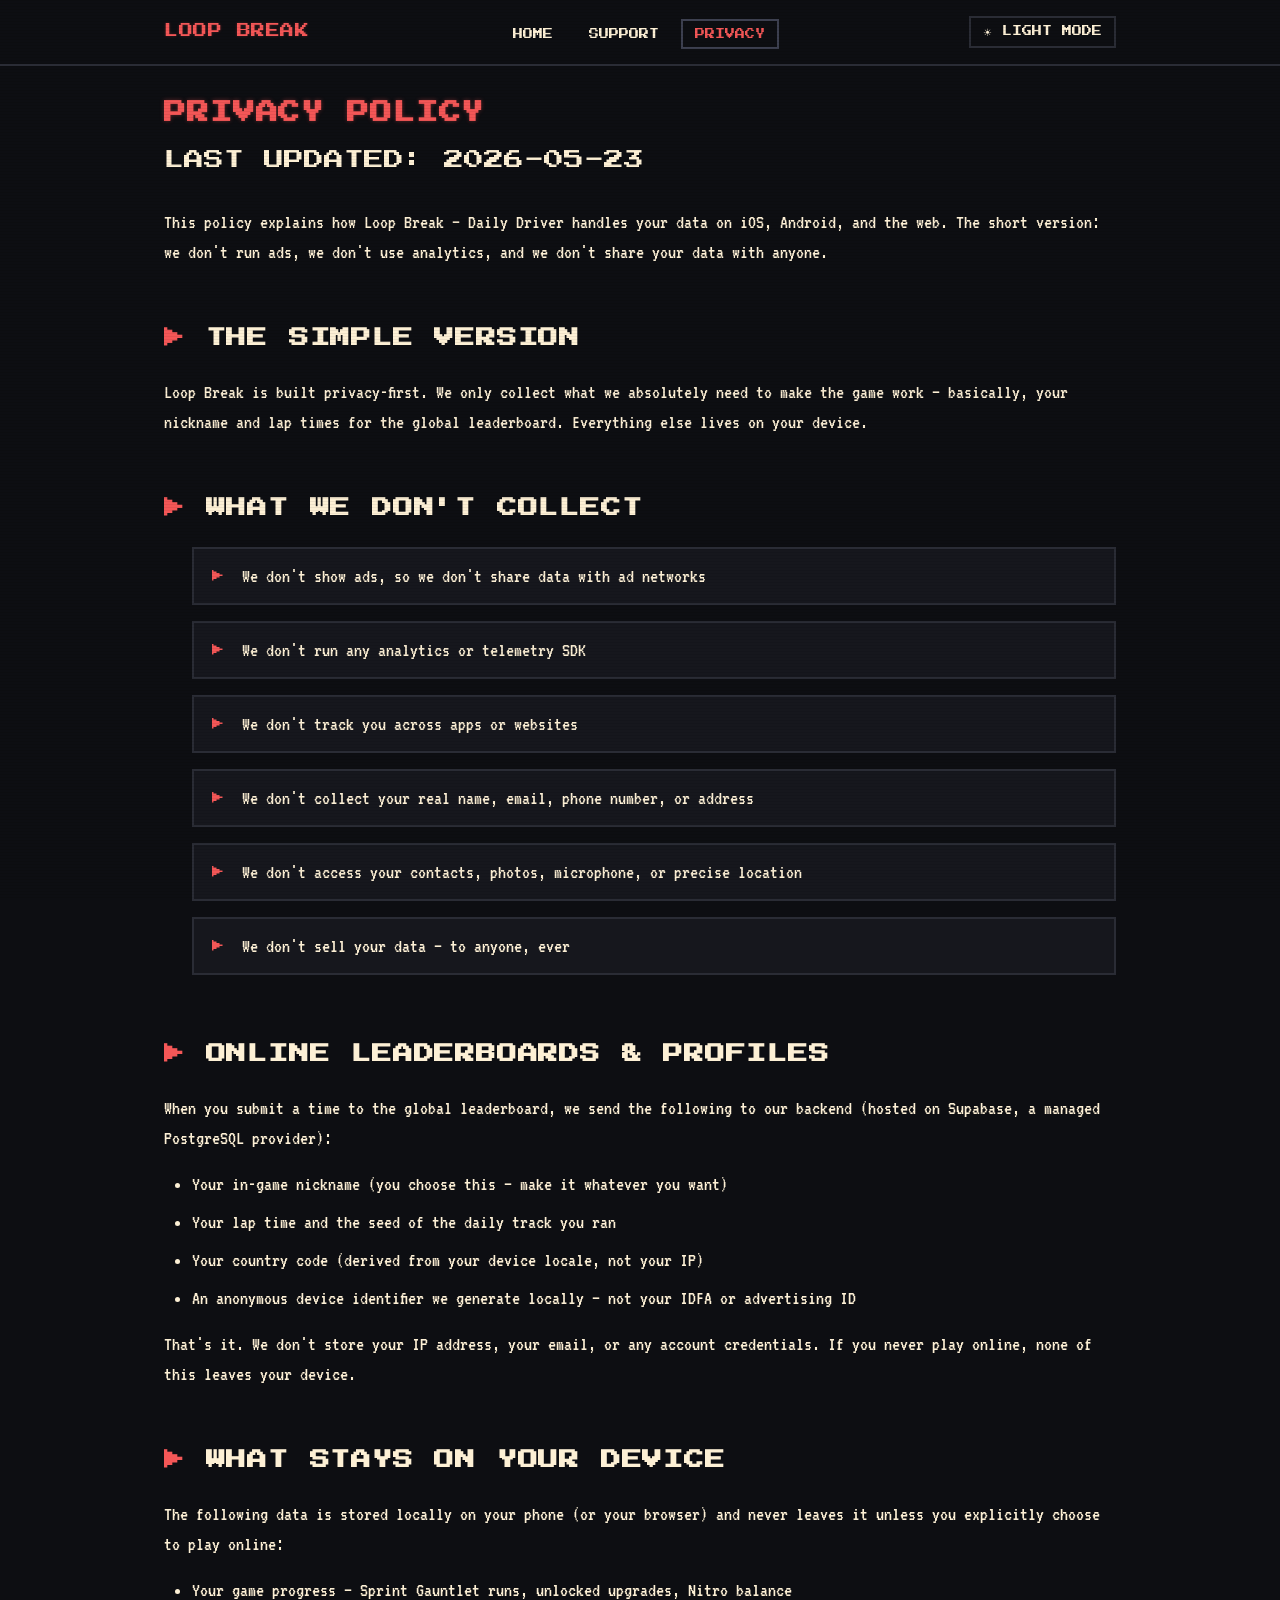
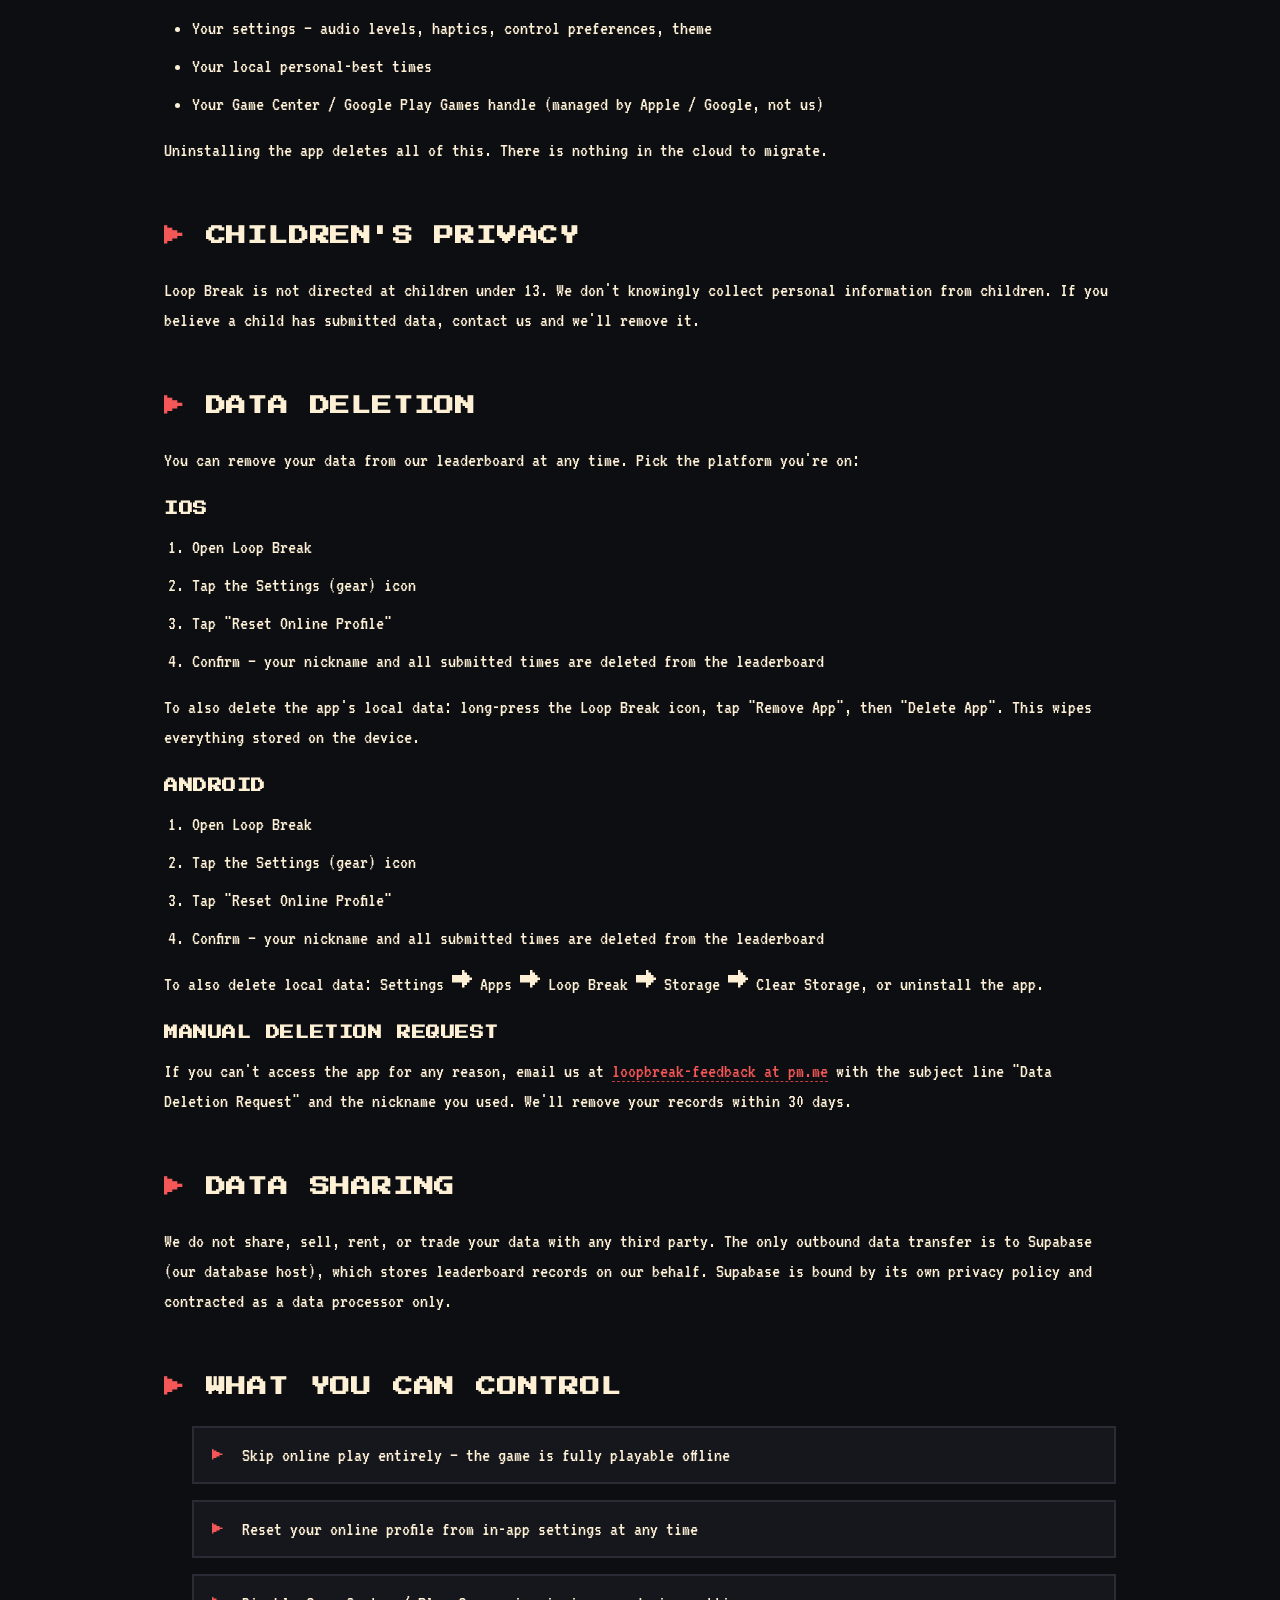
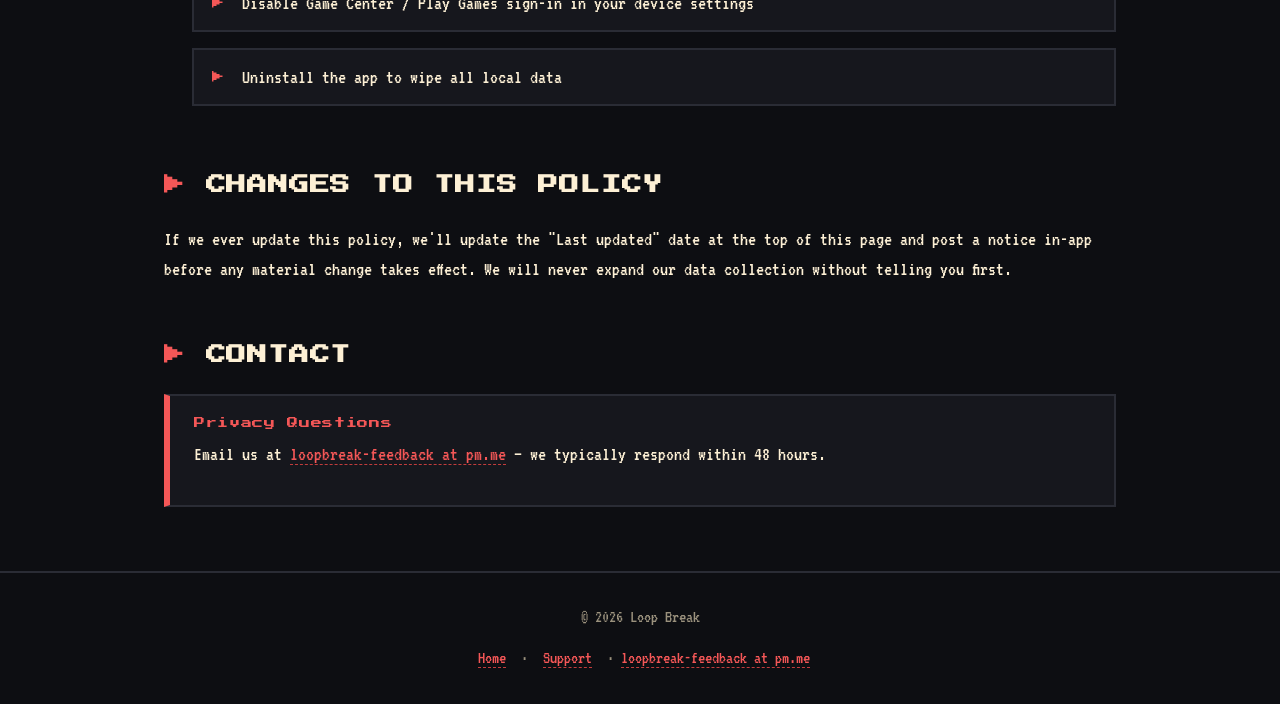
==== privacy.html @ 8a510963 "first commit" ====
<!DOCTYPE html>
<html lang="en">
<head>
  <meta charset="UTF-8" />
  <meta name="viewport" content="width=device-width, initial-scale=1.0" />
  <title>Privacy Policy | Loop Break — Daily Driver</title>
  <meta name="description" content="Privacy policy for Loop Break — Daily Driver. No ads, no analytics, no third-party tracking." />
  <meta name="theme-color" content="#0D0E12" />

  <link rel="icon" type="image/png" href="assets/app-icon.png" />
  <link rel="apple-touch-icon" href="assets/app-icon.png" />

  <link rel="preconnect" href="https://fonts.googleapis.com" />
  <link rel="preconnect" href="https://fonts.gstatic.com" crossorigin />
  <link href="https://fonts.googleapis.com/css2?family=Press+Start+2P&family=VT323&display=swap" rel="stylesheet" />

  <link rel="stylesheet" href="styles.css" />
  <script src="theme-toggle.js" defer></script>
</head>
<body>
  <a class="skip-link" href="#main">Skip to main content</a>

  <nav class="nav" aria-label="Primary">
    <div class="container nav-inner">
      <div class="nav-brand"><a href="index.html">LOOP BREAK</a></div>
      <ul class="nav-links">
        <li><a href="index.html">Home</a></li>
        <li><a href="support.html">Support</a></li>
        <li><a href="privacy.html" aria-current="page">Privacy</a></li>
      </ul>
      <button class="theme-toggle" type="button" aria-pressed="false">
        <span class="theme-toggle-icon" aria-hidden="true">☀</span>
        <span class="theme-toggle-label">Light mode</span>
      </button>
    </div>
  </nav>

  <main class="container privacy-content" id="main" tabindex="-1">

    <section>
      <h1 style="font-size: 22px; margin-top: 32px; margin-bottom: 16px;">Privacy Policy</h1>
      <p class="last-updated">Last updated: 2026-05-23</p>
      <p class="lead">This policy explains how Loop Break — Daily Driver handles your data on iOS, Android, and the web. The short version: we don't run ads, we don't use analytics, and we don't share your data with anyone.</p>
    </section>

    <section>
      <h2>The Simple Version</h2>
      <p>Loop Break is built privacy-first. We only collect what we absolutely need to make the game work — basically, your nickname and lap times for the global leaderboard. Everything else lives on your device.</p>
    </section>

    <section>
      <h2>What We DON'T Collect</h2>
      <ul class="pixel-list">
        <li>We don't show ads, so we don't share data with ad networks</li>
        <li>We don't run any analytics or telemetry SDK</li>
        <li>We don't track you across apps or websites</li>
        <li>We don't collect your real name, email, phone number, or address</li>
        <li>We don't access your contacts, photos, microphone, or precise location</li>
        <li>We don't sell your data — to anyone, ever</li>
      </ul>
    </section>

    <section>
      <h2>Online Leaderboards &amp; Profiles</h2>
      <p>When you submit a time to the global leaderboard, we send the following to our backend (hosted on Supabase, a managed PostgreSQL provider):</p>
      <ul>
        <li>Your in-game nickname (you choose this — make it whatever you want)</li>
        <li>Your lap time and the seed of the daily track you ran</li>
        <li>Your country code (derived from your device locale, not your IP)</li>
        <li>An anonymous device identifier we generate locally — not your IDFA or advertising ID</li>
      </ul>
      <p>That's it. We don't store your IP address, your email, or any account credentials. If you never play online, none of this leaves your device.</p>
    </section>

    <section>
      <h2>What Stays On Your Device</h2>
      <p>The following data is stored locally on your phone (or your browser) and never leaves it unless you explicitly choose to play online:</p>
      <ul>
        <li>Your game progress — Sprint Gauntlet runs, unlocked upgrades, Nitro balance</li>
        <li>Your settings — audio levels, haptics, control preferences, theme</li>
        <li>Your local personal-best times</li>
        <li>Your Game Center / Google Play Games handle (managed by Apple / Google, not us)</li>
      </ul>
      <p>Uninstalling the app deletes all of this. There is nothing in the cloud to migrate.</p>
    </section>

    <section>
      <h2>Children's Privacy</h2>
      <p>Loop Break is not directed at children under 13. We don't knowingly collect personal information from children. If you believe a child has submitted data, contact us and we'll remove it.</p>
    </section>

    <section>
      <h2>Data Deletion</h2>
      <p>You can remove your data from our leaderboard at any time. Pick the platform you're on:</p>

      <h3>iOS</h3>
      <ol>
        <li>Open Loop Break</li>
        <li>Tap the Settings (gear) icon</li>
        <li>Tap "Reset Online Profile"</li>
        <li>Confirm — your nickname and all submitted times are deleted from the leaderboard</li>
      </ol>
      <p>To also delete the app's local data: long-press the Loop Break icon, tap "Remove App", then "Delete App". This wipes everything stored on the device.</p>

      <h3>Android</h3>
      <ol>
        <li>Open Loop Break</li>
        <li>Tap the Settings (gear) icon</li>
        <li>Tap "Reset Online Profile"</li>
        <li>Confirm — your nickname and all submitted times are deleted from the leaderboard</li>
      </ol>
      <p>To also delete local data: Settings → Apps → Loop Break → Storage → Clear Storage, or uninstall the app.</p>

      <h3>Manual Deletion Request</h3>
      <p>If you can't access the app for any reason, email us at <span class="email">loopbreak-feedback at pm.me</span> with the subject line "Data Deletion Request" and the nickname you used. We'll remove your records within 30 days.</p>
    </section>

    <section>
      <h2>Data Sharing</h2>
      <p>We do not share, sell, rent, or trade your data with any third party. The only outbound data transfer is to Supabase (our database host), which stores leaderboard records on our behalf. Supabase is bound by its own privacy policy and contracted as a data processor only.</p>
    </section>

    <section>
      <h2>What You Can Control</h2>
      <ul class="pixel-list">
        <li>Skip online play entirely — the game is fully playable offline</li>
        <li>Reset your online profile from in-app settings at any time</li>
        <li>Disable Game Center / Play Games sign-in in your device settings</li>
        <li>Uninstall the app to wipe all local data</li>
      </ul>
    </section>

    <section>
      <h2>Changes to This Policy</h2>
      <p>If we ever update this policy, we'll update the "Last updated" date at the top of this page and post a notice in-app before any material change takes effect. We will never expand our data collection without telling you first.</p>
    </section>

    <section>
      <h2>Contact</h2>
      <div class="callout">
        <strong>Privacy Questions</strong>
        <p>Email us at <span class="email">loopbreak-feedback at pm.me</span> — we typically respond within 48 hours.</p>
      </div>
    </section>

  </main>

  <footer class="footer">
    <div class="container">
      <p>© 2026 Loop Break</p>
      <nav aria-label="Footer">
        <a href="index.html">Home</a> ·
        <a href="support.html">Support</a> ·
        <span class="email">loopbreak-feedback at pm.me</span>
      </nav>
    </div>
  </footer>

</body>
</html>
---- styles.css ----
/* ============================================================
   LOOP BREAK — DAILY DRIVER
   Retro arcade landing page styles
   ============================================================ */

/* ----- Design tokens (dark, default) ----- */
:root {
  --bg:           #0D0E12;
  --bg-elevated:  #111218;
  --panel:        #16171D;
  --panel-hover:  #1C1E26;
  --accent:       #F45757;       /* >= 6.0:1 on --bg, AA normal text */
  --accent-glow:  #FF7878;
  --accent-dim:   #C23C3C;
  --on-accent:    #0D0E12;       /* foreground on .btn-primary */
  --success:      #6CCB6C;
  --text:         #FDF0D5;
  --text-muted:   #9A917D;
  --border:       #2A2C35;
  --border-strong:#3D4050;
  --shadow-inset-light: rgba(255,255,255,0.08);
  --shadow-inset-dark:  rgba(0,0,0,0.55);
  --scanline-opacity: 0.06;
}

/* ----- Light theme ----- */
[data-theme="light"] {
  --bg:           #F4EFE0;
  --bg-elevated:  #ECE5D2;
  --panel:        #FFFFFF;
  --panel-hover:  #FBF7EA;
  --accent:       #9A2424;       /* >= 7:1 on cream */
  --accent-glow:  #B83232;
  --accent-dim:   #7A1F1F;
  --on-accent:    #FDF0D5;
  --success:      #2B7A2B;
  --text:         #1B1B1F;
  --text-muted:   #4A4636;
  --border:       #C9C1AA;
  --border-strong:#9A917D;
  --shadow-inset-light: rgba(255,255,255,0.8);
  --shadow-inset-dark:  rgba(0,0,0,0.18);
  --scanline-opacity: 0;
}

/* ----- Reset ----- */
* {
  box-sizing: border-box;
  margin: 0;
  padding: 0;
}

/* ----- Accessibility utilities ----- */
.sr-only {
  position: absolute;
  width: 1px;
  height: 1px;
  padding: 0;
  margin: -1px;
  overflow: hidden;
  clip: rect(0, 0, 0, 0);
  white-space: nowrap;
  border: 0;
}

.skip-link {
  position: absolute;
  left: 8px;
  top: -64px;
  z-index: 10000;
  padding: 12px 16px;
  background: var(--accent);
  color: var(--on-accent);
  font-family: 'Press Start 2P', monospace;
  font-size: 11px;
  text-transform: uppercase;
  border: 3px solid var(--border-strong);
  text-decoration: none;
}

.skip-link:focus,
.skip-link:focus-visible {
  top: 8px;
  outline: 2px solid var(--accent-glow);
  outline-offset: 2px;
}

main:focus {
  outline: none;
}

html {
  scroll-behavior: smooth;
}

body {
  font-family: 'VT323', 'Press Start 2P', ui-monospace, monospace;
  font-size: 22px;
  line-height: 1.4;
  color: var(--text);
  background: var(--bg);
  min-height: 100vh;
  -webkit-font-smoothing: antialiased;
  text-rendering: optimizeLegibility;
  position: relative;
  overflow-x: hidden;
  transition: background-color 0.3s ease, color 0.3s ease;
}

/* ----- CRT scanlines overlay (dark only) ----- */
body::before {
  content: "";
  position: fixed;
  inset: 0;
  pointer-events: none;
  z-index: 9999;
  background: repeating-linear-gradient(
    to bottom,
    rgba(0, 0, 0, var(--scanline-opacity)) 0,
    rgba(0, 0, 0, var(--scanline-opacity)) 1px,
    transparent 1px,
    transparent 3px
  );
}

/* Vignette removed: darkening corners hurt text contrast for AT users.
   The scanline overlay alone supplies enough CRT character. */

/* ----- Typography ----- */
.pixel,
h1, h2, h3,
.nav-brand,
.btn,
.feature-icon-text {
  font-family: 'Press Start 2P', ui-monospace, monospace;
  letter-spacing: 0.04em;
  text-transform: uppercase;
}

h1 {
  font-size: 28px;
  line-height: 1.4;
  color: var(--accent);
  text-shadow: 0 0 4px rgba(255, 82, 82, 0.35);
}

h2 {
  font-size: 20px;
  line-height: 1.5;
  margin-bottom: 24px;
  color: var(--text);
}

h2::before {
  content: "▶ ";
  color: var(--accent);
}

h3 {
  font-size: 14px;
  line-height: 1.5;
  margin-bottom: 12px;
  color: var(--text);
}

p {
  margin-bottom: 16px;
}

a {
  color: var(--accent);
  text-decoration: none;
  border-bottom: 1px dashed var(--accent-dim);
  transition: color 0.15s ease, border-color 0.15s ease;
}

a:hover {
  color: var(--accent-glow);
  border-bottom-color: var(--accent-glow);
}

a:focus-visible,
button:focus-visible,
summary:focus-visible {
  outline: 2px solid var(--accent-glow);
  outline-offset: 2px;
}

summary:focus { outline: none; }
summary:focus-visible { outline-offset: -2px; }

strong {
  color: var(--accent);
  font-weight: normal;
}

/* ----- Layout ----- */
.container {
  max-width: 1000px;
  margin: 0 auto;
  padding: 0 24px;
}

section {
  margin-bottom: 56px;
}

/* ----- Navigation ----- */
.nav {
  position: sticky;
  top: 0;
  z-index: 100;
  background: var(--bg);
  border-bottom: 2px solid var(--border);
  padding: 16px 0;
}

.nav-inner {
  display: flex;
  align-items: center;
  justify-content: space-between;
  gap: 16px;
  flex-wrap: wrap;
}

.nav-brand {
  font-size: 14px;
  color: var(--accent);
  text-shadow: 0 0 3px rgba(255, 82, 82, 0.3);
}

.nav-brand a {
  color: inherit;
  border-bottom: none;
}

.nav-links {
  display: flex;
  align-items: center;
  gap: 8px;
  list-style: none;
}

.nav-links a {
  font-family: 'Press Start 2P', monospace;
  font-size: 10px;
  text-transform: uppercase;
  color: var(--text);
  border-bottom: none;
  padding: 8px 12px;
  border: 2px solid transparent;
  transition: all 0.15s ease;
}

.nav-links a:hover {
  color: var(--accent);
  border-color: var(--accent);
}

.nav-links a[aria-current="page"] {
  color: var(--accent);
  border-color: var(--border-strong);
}

.theme-toggle {
  background: transparent;
  border: 2px solid var(--border);
  color: var(--text);
  padding: 8px 12px;
  cursor: pointer;
  font-family: 'Press Start 2P', monospace;
  font-size: 10px;
  text-transform: uppercase;
  transition: all 0.15s ease;
}

.theme-toggle:hover {
  border-color: var(--accent);
  color: var(--accent);
}

/* ----- Hero ----- */
.hero {
  text-align: center;
  padding: 56px 24px 48px;
  margin-bottom: 56px;
  background:
    linear-gradient(180deg, var(--bg-elevated) 0%, var(--bg) 100%);
  border: 2px solid var(--border);
  border-radius: 2px;
  position: relative;
}

.hero::before,
.hero::after {
  content: "";
  position: absolute;
  width: 12px;
  height: 12px;
  background: var(--accent);
  box-shadow: 0 0 8px var(--accent-glow);
}

.hero::before { top: -2px; left: -2px; }
.hero::after  { bottom: -2px; right: -2px; }

.hero .app-icon {
  width: 128px;
  height: 128px;
  border: 4px solid var(--accent);
  border-radius: 2px;
  margin: 0 auto 24px;
  display: block;
  image-rendering: pixelated;
  box-shadow: 0 0 12px rgba(255, 82, 82, 0.2);
}

.hero h1 {
  margin-bottom: 16px;
}

.hero .tagline {
  font-size: 26px;
  color: var(--text-muted);
  margin-bottom: 32px;
  max-width: 600px;
  margin-left: auto;
  margin-right: auto;
}

.hero-ctas {
  display: flex;
  flex-wrap: wrap;
  gap: 16px;
  justify-content: center;
  align-items: center;
}

/* ----- Buttons (chunky pixel bevel) ----- */
.btn {
  display: inline-block;
  padding: 16px 24px;
  font-size: 11px;
  text-transform: uppercase;
  letter-spacing: 0.08em;
  border: 3px solid var(--border-strong);
  background: var(--panel);
  color: var(--text);
  cursor: pointer;
  text-decoration: none;
  font-family: 'Press Start 2P', monospace;
  box-shadow:
    inset 2px 2px 0 var(--shadow-inset-light),
    inset -2px -2px 0 var(--shadow-inset-dark),
    4px 4px 0 rgba(0,0,0,0.4);
  transition: transform 0.08s ease, box-shadow 0.08s ease, color 0.15s ease;
}

.btn:hover {
  color: var(--accent-glow);
}

.btn:active {
  transform: translate(2px, 2px);
  box-shadow:
    inset -2px -2px 0 var(--shadow-inset-light),
    inset 2px 2px 0 var(--shadow-inset-dark),
    2px 2px 0 rgba(0,0,0,0.4);
}

.btn-primary {
  background: var(--accent);
  color: var(--on-accent);
  border-color: var(--accent-dim);
}

.btn-primary:hover {
  background: var(--accent-glow);
  color: var(--on-accent);
}

.btn-disabled {
  cursor: not-allowed;
  opacity: 0.75;
  position: relative;
}

.btn-disabled:hover {
  color: var(--text);
}

.btn-disabled:active {
  transform: none;
}

.btn-badge {
  position: absolute;
  top: -10px;
  right: -10px;
  font-size: 7px;
  background: var(--accent);
  color: var(--on-accent);
  padding: 3px 6px;
  border: 2px solid var(--border-strong);
  letter-spacing: 0.05em;
  box-shadow: 2px 2px 0 rgba(0,0,0,0.5);
  font-family: 'Press Start 2P', monospace;
  text-transform: uppercase;
}

/* ----- Feature grid ----- */
.feature-grid {
  display: grid;
  grid-template-columns: repeat(2, 1fr);
  gap: 20px;
}

.feature-grid.cols-4 {
  grid-template-columns: repeat(4, 1fr);
}

.feature-card {
  background: var(--panel);
  border: 2px solid var(--border);
  padding: 24px;
  border-radius: 2px;
  position: relative;
  transition: transform 0.12s ease, border-color 0.12s ease, background-color 0.12s ease;
}

.feature-card:hover {
  transform: translateY(-2px);
  border-color: var(--accent);
  background: var(--panel-hover);
}

.feature-card .icon {
  font-family: 'Press Start 2P', monospace;
  font-size: 18px;
  color: var(--accent);
  display: inline-block;
  margin-bottom: 12px;
}

.feature-card h3 {
  margin-bottom: 12px;
}

.feature-card p {
  color: var(--text-muted);
  font-size: 20px;
  line-height: 1.4;
  margin-bottom: 0;
}

/* ----- Pixel checklist ----- */
.pixel-list {
  list-style: none;
  display: grid;
  gap: 8px;
}

.pixel-list li {
  background: var(--panel);
  border: 2px solid var(--border);
  padding: 12px 16px 12px 48px;
  position: relative;
  font-size: 20px;
  color: var(--text);
}

.pixel-list li::before {
  content: "▶";
  position: absolute;
  left: 18px;
  top: 50%;
  transform: translateY(-50%);
  color: var(--accent);
  font-family: 'Press Start 2P', monospace;
  font-size: 12px;
}

/* ----- Contact / callout card ----- */
.callout {
  background: var(--panel);
  border: 2px solid var(--border);
  border-left: 6px solid var(--accent);
  padding: 20px 24px;
  margin: 24px 0;
}

.callout strong {
  display: block;
  margin-bottom: 8px;
  font-family: 'Press Start 2P', monospace;
  font-size: 11px;
  letter-spacing: 0.06em;
}

/* Obfuscated email — visually styled like a link, but not a mailto */
.email {
  color: var(--accent);
  border-bottom: 1px dashed var(--accent-dim);
  font-family: 'VT323', monospace;
  user-select: all;
}

/* ----- FAQ accordion ----- */
.faq-item {
  background: var(--panel);
  border: 2px solid var(--border);
  margin-bottom: 12px;
  padding: 0;
  transition: border-color 0.15s ease;
}

.faq-item[open],
.faq-item:hover {
  border-color: var(--accent);
}

.faq-item summary {
  list-style: none;
  cursor: pointer;
  padding: 16px 56px 16px 20px;
  font-family: 'Press Start 2P', monospace;
  font-size: 11px;
  text-transform: uppercase;
  letter-spacing: 0.04em;
  color: var(--text);
  position: relative;
  user-select: none;
}

.faq-item summary::-webkit-details-marker { display: none; }

.faq-item summary::after {
  content: "+";
  position: absolute;
  right: 20px;
  top: 50%;
  transform: translateY(-50%);
  font-family: 'Press Start 2P', monospace;
  font-size: 18px;
  color: var(--accent);
  transition: transform 0.2s ease;
}

.faq-item[open] summary::after {
  content: "−";
}

.faq-body {
  padding: 0 20px 20px;
  color: var(--text-muted);
  font-size: 20px;
  line-height: 1.45;
}

.faq-body p { margin-bottom: 12px; }
.faq-body p:last-child { margin-bottom: 0; }

/* ----- Privacy specific ----- */
.privacy-content h2 { margin-top: 40px; }
.privacy-content h3 { margin-top: 24px; }
.privacy-content p,
.privacy-content li {
  font-size: 20px;
  color: var(--text);
  line-height: 1.5;
}

.privacy-content ul,
.privacy-content ol {
  padding-left: 28px;
  margin-bottom: 16px;
}

.privacy-content li {
  margin-bottom: 8px;
}

.lead {
  font-size: 24px;
  color: var(--text);
  line-height: 1.5;
  margin-bottom: 24px;
}

.last-updated {
  font-family: 'Press Start 2P', monospace;
  font-size: 10px;
  color: var(--text-muted);
  margin-bottom: 32px;
  text-transform: uppercase;
}

/* ----- Footer ----- */
.footer {
  border-top: 2px solid var(--border);
  margin-top: 64px;
  padding: 32px 0;
  text-align: center;
  color: var(--text-muted);
  font-size: 18px;
}

.footer a {
  margin: 0 8px;
  /* Keep the dashed underline from the base `a` rule — required so
     links remain distinguishable without relying on color alone. */
}

/* ----- Responsive ----- */
@media (max-width: 1024px) {
  .feature-grid.cols-4 {
    grid-template-columns: repeat(2, 1fr);
  }
}

@media (max-width: 768px) {
  body { font-size: 20px; }
  h1 { font-size: 22px; }
  h2 { font-size: 16px; }
  h3 { font-size: 12px; }

  .hero { padding: 40px 16px 32px; }
  .hero .tagline { font-size: 22px; }
  .hero .app-icon { width: 100px; height: 100px; }

  .feature-grid,
  .feature-grid.cols-4 {
    grid-template-columns: 1fr;
  }

  .btn { padding: 14px 18px; font-size: 10px; }

  .nav-inner { gap: 8px; }
  .nav-links { gap: 4px; flex-wrap: wrap; justify-content: center; }
  .nav-links a { padding: 6px 8px; font-size: 9px; }
}

@media (max-width: 480px) {
  .container { padding: 0 16px; }
  body { font-size: 18px; }
  h1 { font-size: 18px; }
  .hero h1 { line-height: 1.5; }
  .hero .tagline { font-size: 20px; }
  .hero-ctas { flex-direction: column; align-items: stretch; }
  .btn { width: 100%; text-align: center; }
  .btn-disabled::after { font-size: 6px; padding: 2px 4px; }
}

/* ----- Reduced motion ----- */
@media (prefers-reduced-motion: reduce) {
  *,
  *::before,
  *::after {
    animation-duration: 0.001ms !important;
    animation-iteration-count: 1 !important;
    transition-duration: 0.001ms !important;
    scroll-behavior: auto !important;
  }
  body::before { display: none; }
  h1 { text-shadow: none; }
}

/* ----- Print ----- */
@media print {
  body::before { display: none; }
  .nav, .footer, .theme-toggle, .hero-ctas { display: none; }
  body { color: #000; background: #fff; }
  a { color: #000; border-bottom: 1px solid #000; }
  h1, h2, h3 { color: #000; text-shadow: none; }
}

/* ----- Forced Colors (Windows High Contrast) ----- */
@media (forced-colors: active) {
  body::before { display: none; }
  h1 { text-shadow: none; }
  .hero .app-icon { box-shadow: none; }
  .nav-brand { text-shadow: none; }
  .btn,
  .feature-card,
  .pixel-list li,
  .callout,
  .faq-item,
  .hero {
    border-color: CanvasText;
  }
  .btn-badge {
    background: Canvas;
    color: CanvasText;
    border-color: CanvasText;
    box-shadow: none;
  }
  *:focus-visible {
    outline: 2px solid Highlight;
    outline-offset: 2px;
  }
}
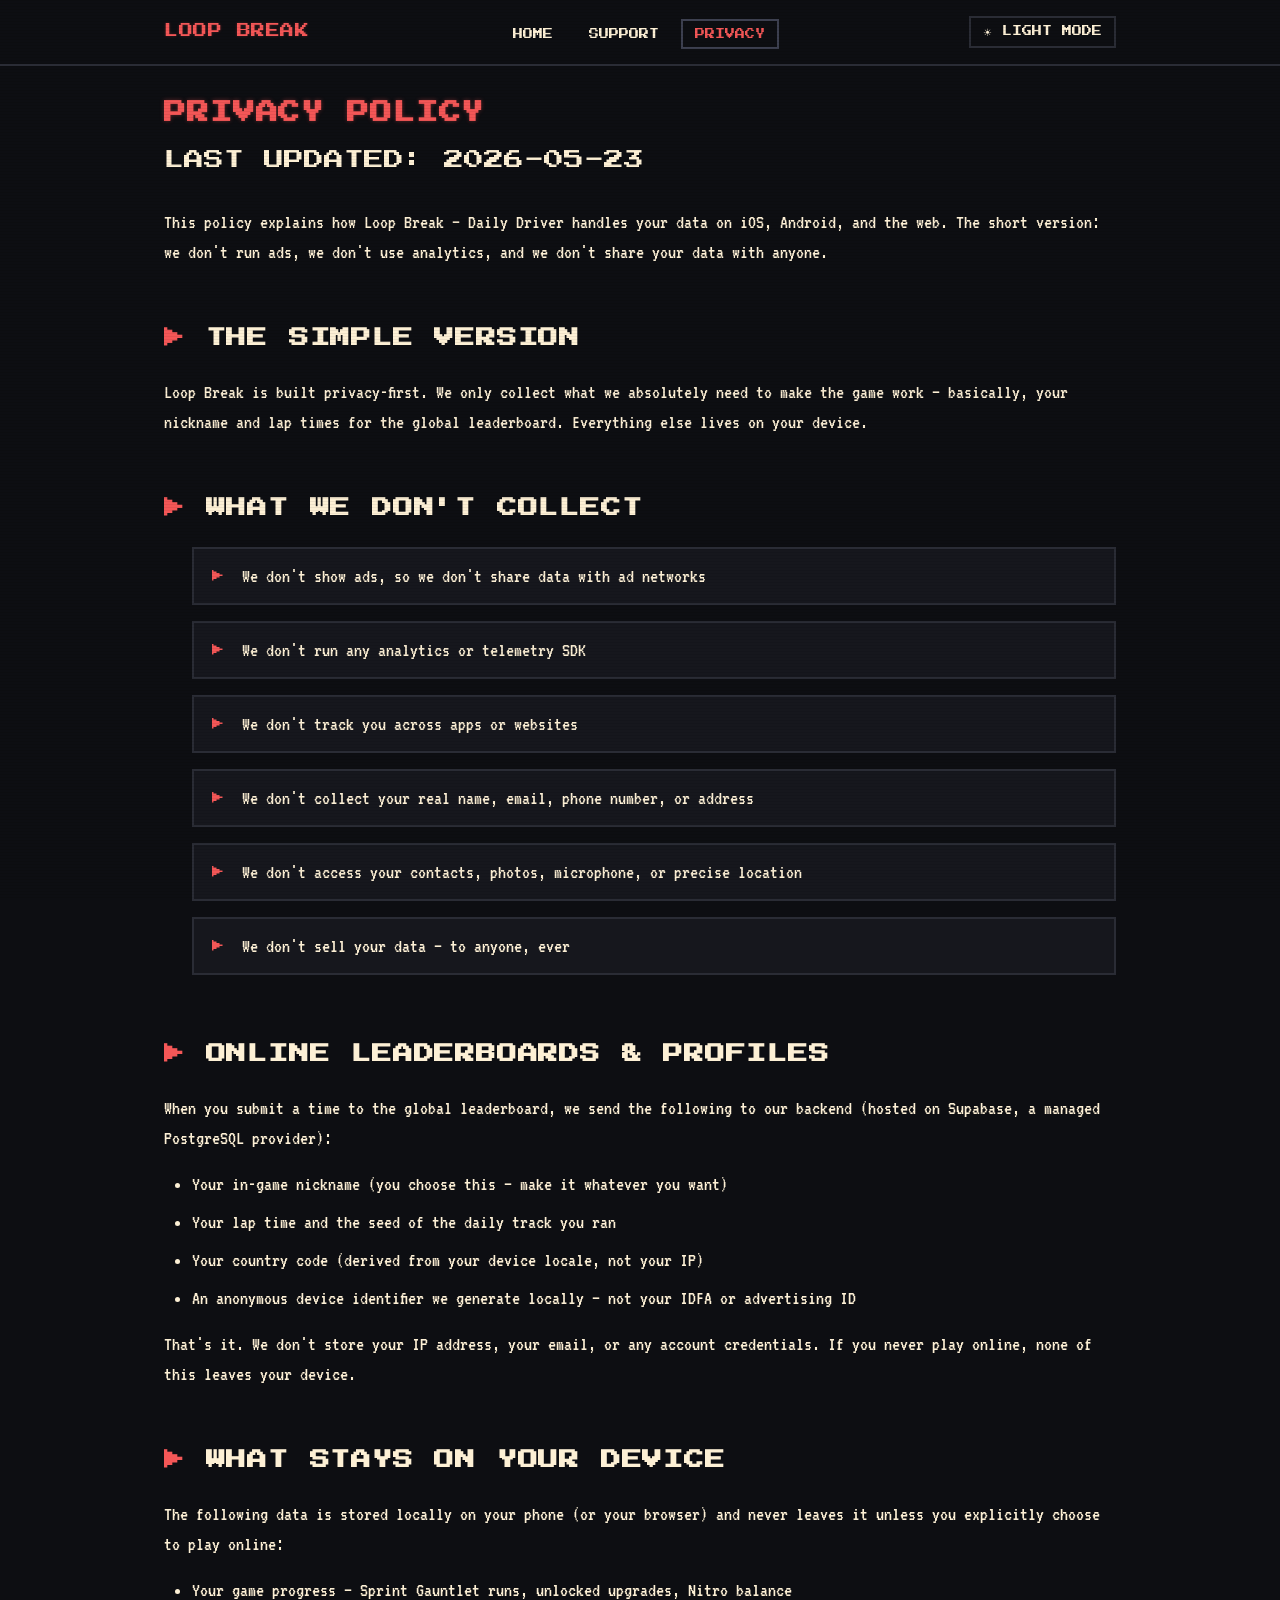
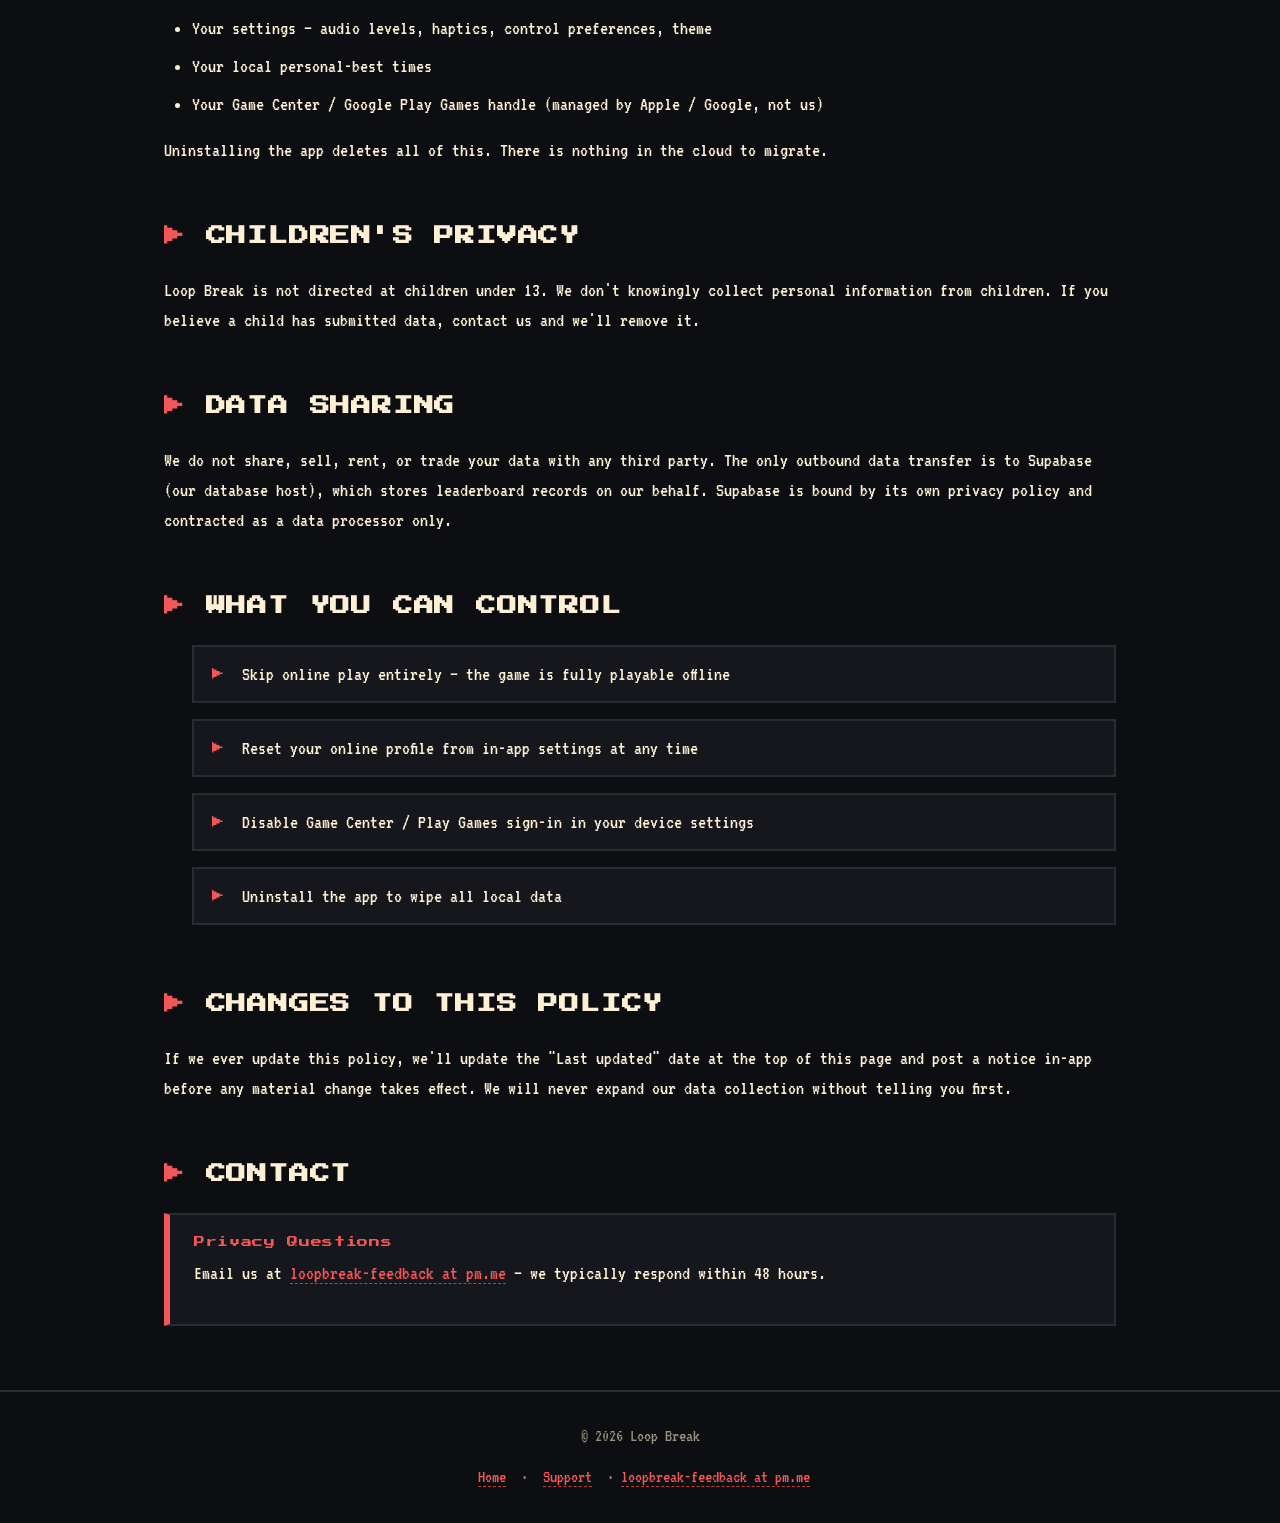
==== commit 2bbd8967: "Remove data deletion instructions from privacy and support pages" ====
--- a/privacy.html
+++ b/privacy.html
@@ -90,32 +90,6 @@
     </section>
 
     <section>
-      <h2>Data Deletion</h2>
-      <p>You can remove your data from our leaderboard at any time. Pick the platform you're on:</p>
-
-      <h3>iOS</h3>
-      <ol>
-        <li>Open Loop Break</li>
-        <li>Tap the Settings (gear) icon</li>
-        <li>Tap "Reset Online Profile"</li>
-        <li>Confirm — your nickname and all submitted times are deleted from the leaderboard</li>
-      </ol>
-      <p>To also delete the app's local data: long-press the Loop Break icon, tap "Remove App", then "Delete App". This wipes everything stored on the device.</p>
-
-      <h3>Android</h3>
-      <ol>
-        <li>Open Loop Break</li>
-        <li>Tap the Settings (gear) icon</li>
-        <li>Tap "Reset Online Profile"</li>
-        <li>Confirm — your nickname and all submitted times are deleted from the leaderboard</li>
-      </ol>
-      <p>To also delete local data: Settings → Apps → Loop Break → Storage → Clear Storage, or uninstall the app.</p>
-
-      <h3>Manual Deletion Request</h3>
-      <p>If you can't access the app for any reason, email us at <span class="email">loopbreak-feedback at pm.me</span> with the subject line "Data Deletion Request" and the nickname you used. We'll remove your records within 30 days.</p>
-    </section>
-
-    <section>
       <h2>Data Sharing</h2>
       <p>We do not share, sell, rent, or trade your data with any third party. The only outbound data transfer is to Supabase (our database host), which stores leaderboard records on our behalf. Supabase is bound by its own privacy policy and contracted as a data processor only.</p>
     </section>
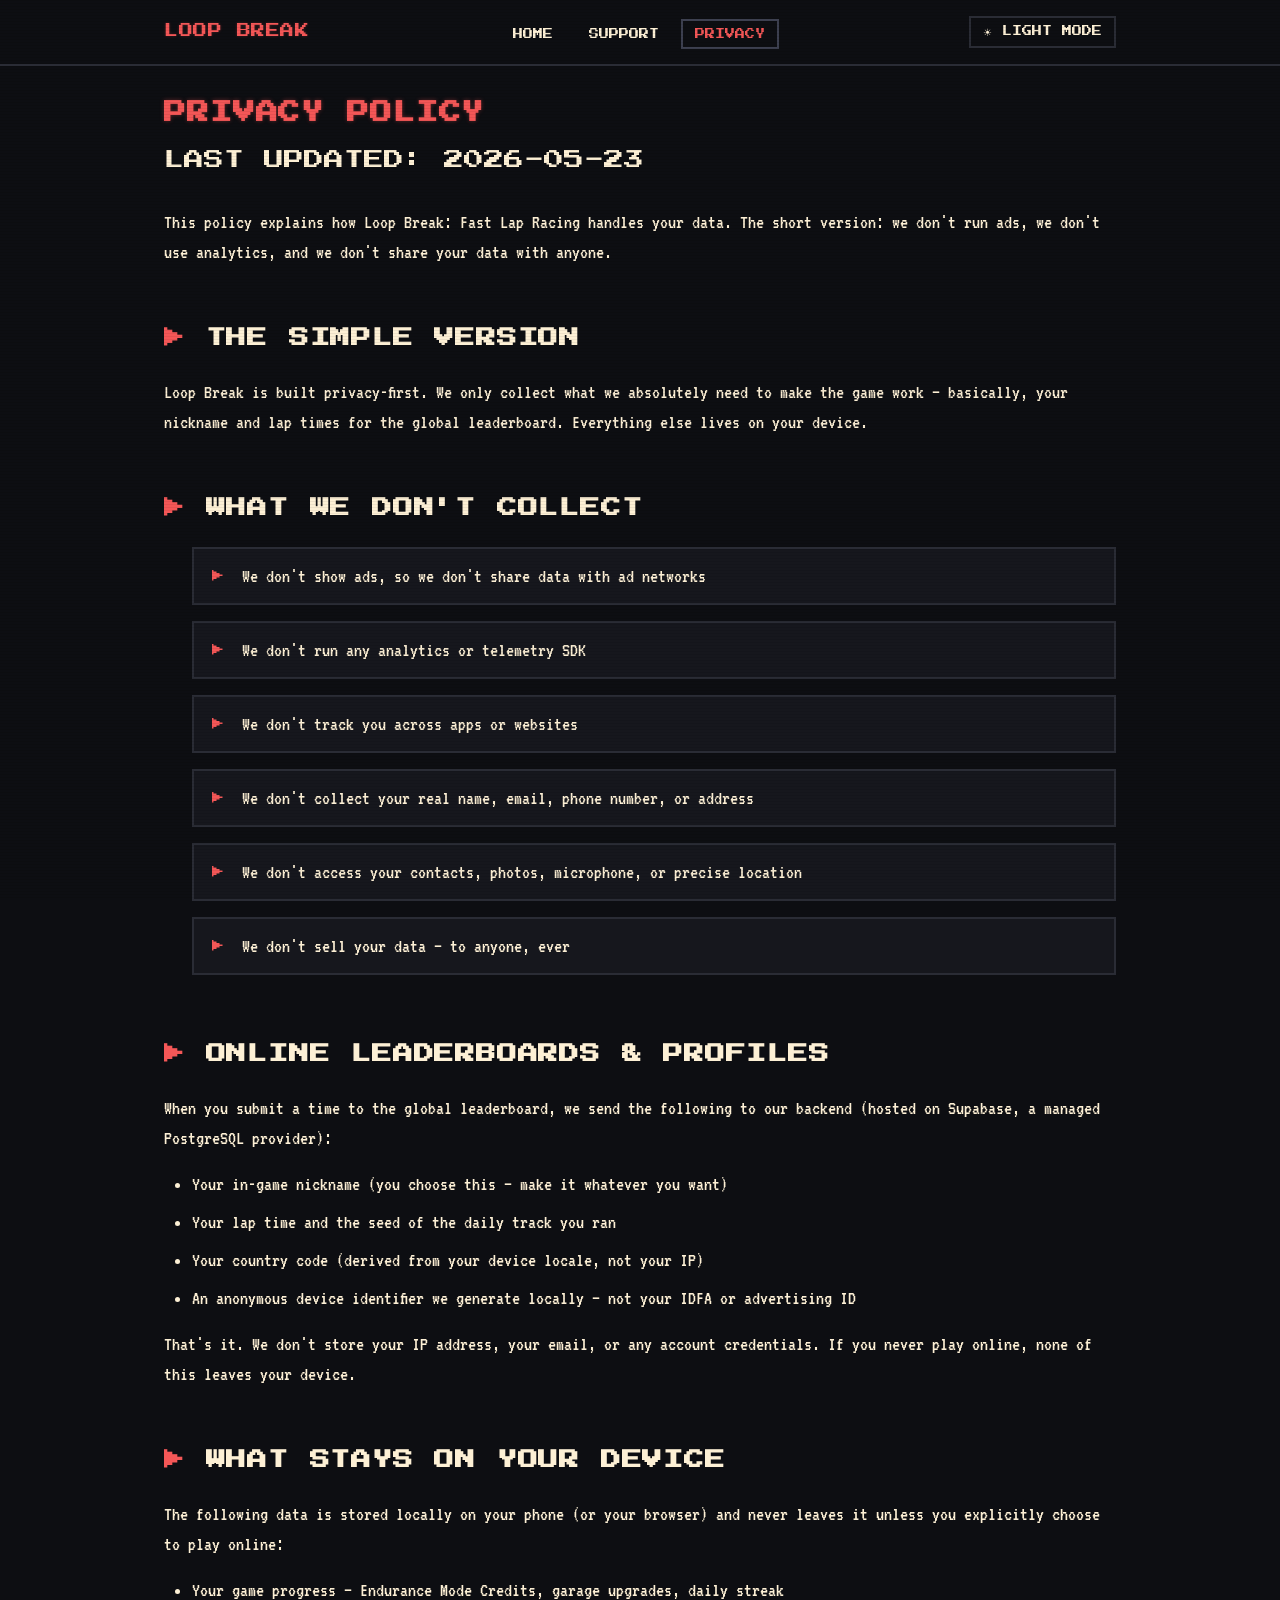
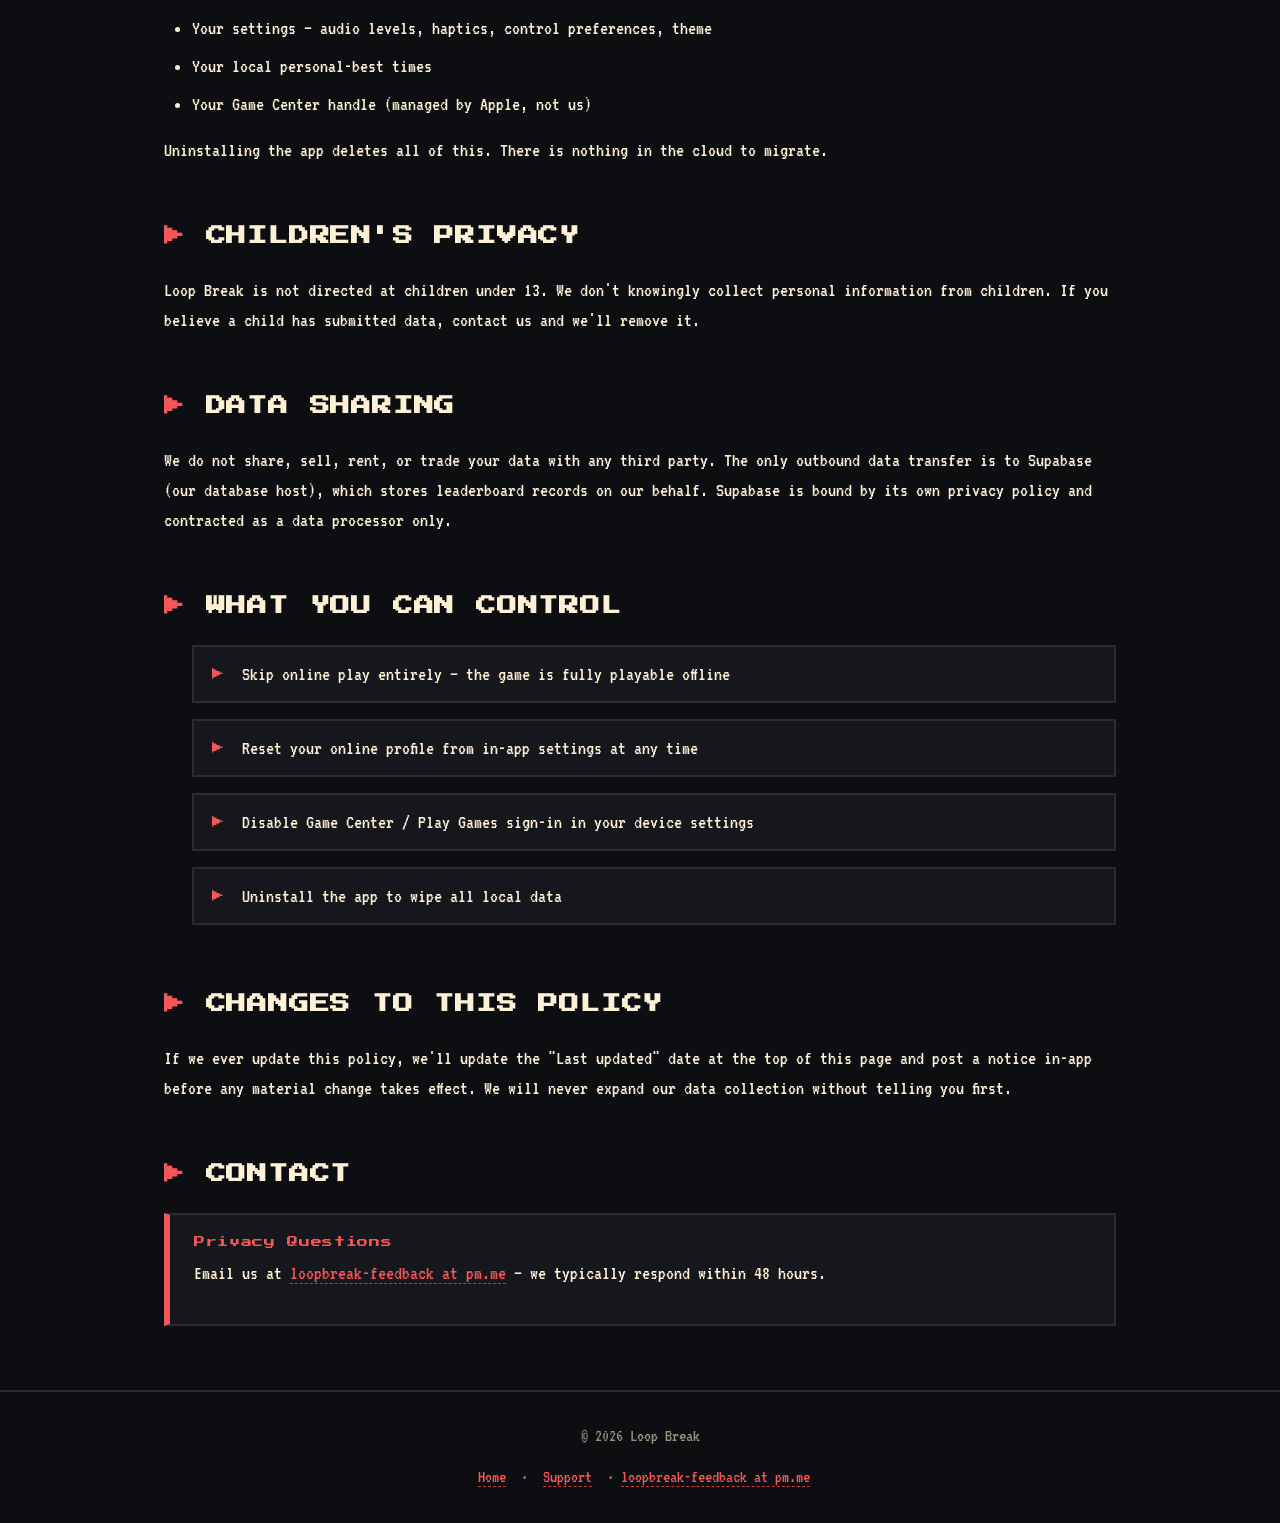
==== commit 5db09c1d: "Update landing page for App Store launch - Add live App Store download link; remove Google Play "Com" ====
--- a/privacy.html
+++ b/privacy.html
@@ -3,8 +3,8 @@
 <head>
   <meta charset="UTF-8" />
   <meta name="viewport" content="width=device-width, initial-scale=1.0" />
-  <title>Privacy Policy | Loop Break — Daily Driver</title>
-  <meta name="description" content="Privacy policy for Loop Break — Daily Driver. No ads, no analytics, no third-party tracking." />
+  <title>Privacy Policy | Loop Break: Fast Lap Racing</title>
+  <meta name="description" content="Privacy policy for Loop Break: Fast Lap Racing. No ads, no analytics, no third-party tracking." />
   <meta name="theme-color" content="#0D0E12" />
 
   <link rel="icon" type="image/png" href="assets/app-icon.png" />
@@ -40,7 +40,7 @@
     <section>
       <h1 style="font-size: 22px; margin-top: 32px; margin-bottom: 16px;">Privacy Policy</h1>
       <p class="last-updated">Last updated: 2026-05-23</p>
-      <p class="lead">This policy explains how Loop Break — Daily Driver handles your data on iOS, Android, and the web. The short version: we don't run ads, we don't use analytics, and we don't share your data with anyone.</p>
+      <p class="lead">This policy explains how Loop Break: Fast Lap Racing handles your data. The short version: we don't run ads, we don't use analytics, and we don't share your data with anyone.</p>
     </section>
 
     <section>
@@ -76,10 +76,10 @@
       <h2>What Stays On Your Device</h2>
       <p>The following data is stored locally on your phone (or your browser) and never leaves it unless you explicitly choose to play online:</p>
       <ul>
-        <li>Your game progress — Sprint Gauntlet runs, unlocked upgrades, Nitro balance</li>
+        <li>Your game progress — Endurance Mode Credits, garage upgrades, daily streak</li>
         <li>Your settings — audio levels, haptics, control preferences, theme</li>
         <li>Your local personal-best times</li>
-        <li>Your Game Center / Google Play Games handle (managed by Apple / Google, not us)</li>
+        <li>Your Game Center handle (managed by Apple, not us)</li>
       </ul>
       <p>Uninstalling the app deletes all of this. There is nothing in the cloud to migrate.</p>
     </section>
